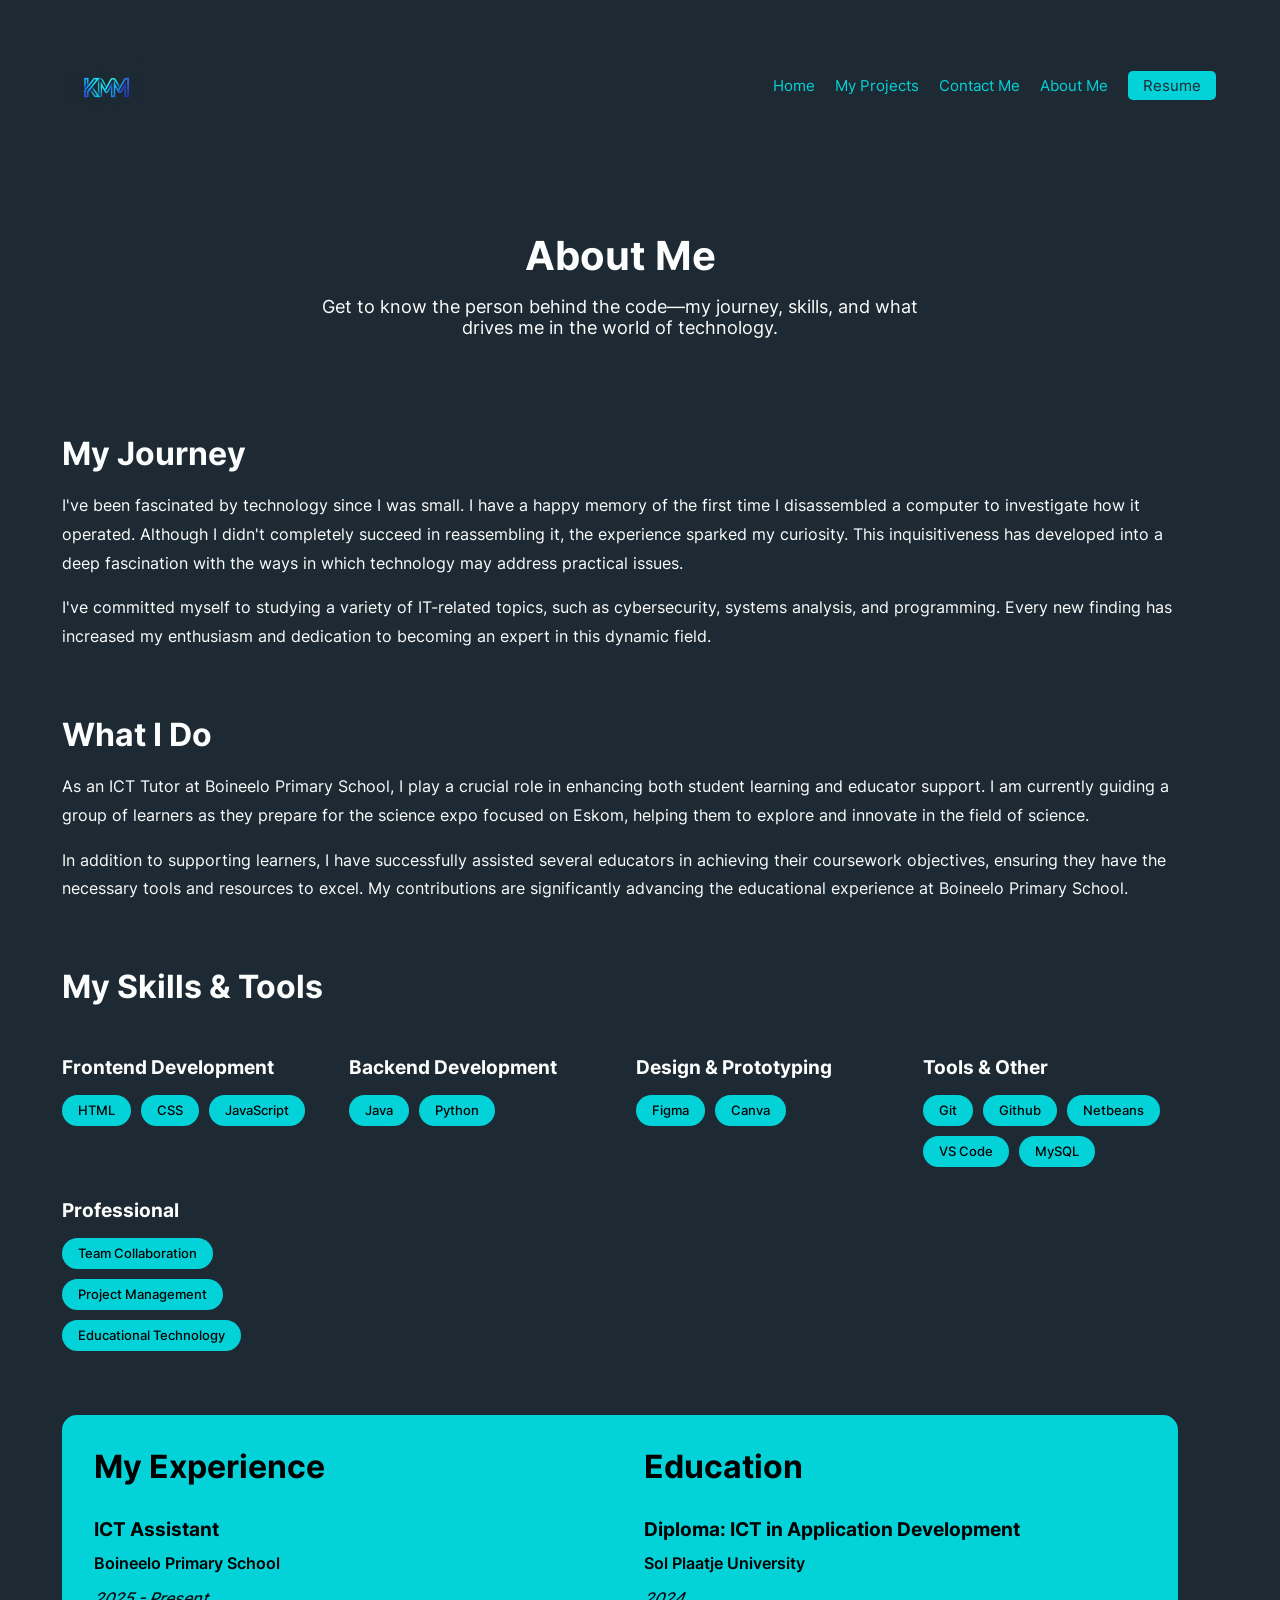
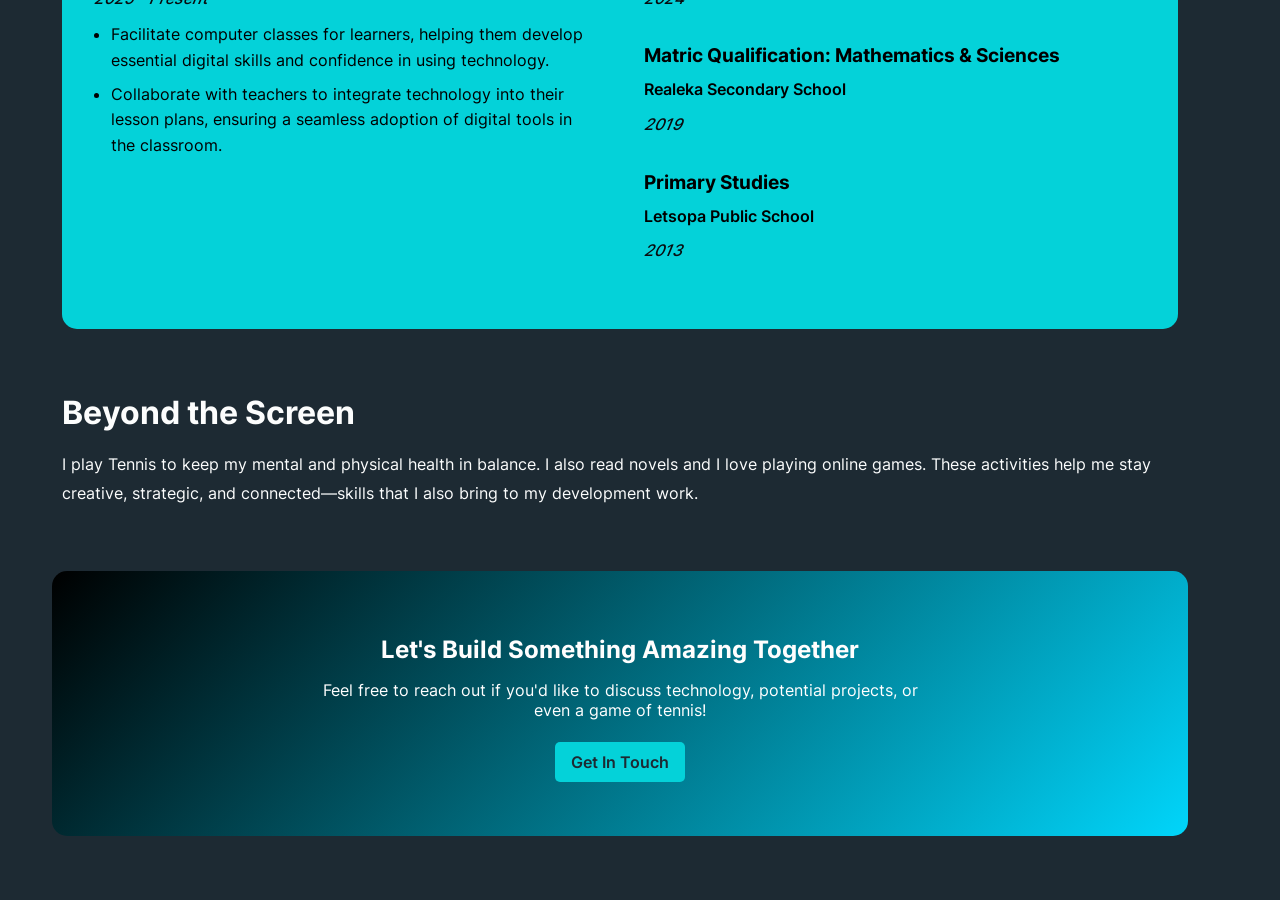
==== aboutMe.html @ e334226f "Just uploaded the whole project" ====
<!DOCTYPE html>
<html lang="en">
<head>
    <meta charset="UTF-8">
    <meta name="viewport" content="width=device-width, initial-scale=1.0">
    <title>About Me</title>
    <link rel="stylesheet" href="index.css" />
</head>
<body>
    
    <div class="container">
            <header>
                <nav class="nav-link">
                    <div class="logo"><img src="./images/KMM Logo.png" alt="KMM"/></div>
                    <ul class="nav-links">
                        <li><a href="index.html">Home</a></li>
                        <li><a href="myProjects.html">My Projects</a></li>
                        <li><a href="contactMe.html">Contact Me</a></li>
                        <li><a href="aboutMe.html">About Me</a></li>
                        <li><a href="MK MAAMOGWA Software Developer CV.pdf" class="resume-btn" download>Resume</a></li>
                    </ul>
                </nav>
            </header>
        </div>
        <main class="about-container">

        <section class="about-hero">
            <h1>About Me</h1>
            <p>Get to know the person behind the code—my journey, skills, and what drives me in the world of technology.</p>
        </section>

        <section class="about-section">
            <h2>My Journey</h2>
            <p>I've been fascinated by technology since I was small. I have a happy memory of the first time I disassembled a computer to investigate how it operated. Although I didn't completely succeed in reassembling it, the experience sparked my curiosity. This inquisitiveness has developed into a deep fascination with the ways in which technology may address practical issues.</p>
            <p>I've committed myself to studying a variety of IT-related topics, such as cybersecurity, systems analysis, and programming. Every new finding has increased my enthusiasm and dedication to becoming an expert in this dynamic field.</p>
        </section>

        <section class="about-section">
            <h2>What I Do</h2>
            <p>As an ICT Tutor at Boineelo Primary School, I play a crucial role in enhancing both student learning and educator support. I am currently guiding a group of learners as they prepare for the science expo focused on Eskom, helping them to explore and innovate in the field of science.</p>
            <p>In addition to supporting learners, I have successfully assisted several educators in achieving their coursework objectives, ensuring they have the necessary tools and resources to excel. My contributions are significantly advancing the educational experience at Boineelo Primary School.</p>
        </section>

        <section class="about-section">
            <h2>My Skills & Tools</h2>
            <div class="skills-container">
                <div class="skill-category">
                    <h3>Frontend Development</h3>
                    <div class="skill-list">
                        <span>HTML</span>
                        <span>CSS</span>
                        <span>JavaScript</span>
                    </div>
                </div>
                <div class="skill-category">
                    <h3>Backend Development</h3>
                    <div class="skill-list">
                        <span>Java</span>
                        <span>Python</span>
                    </div>
                </div>
                <div class="skill-category">
                    <h3>Design & Prototyping</h3>
                    <div class="skill-list">
                        <span>Figma</span>
                        <span>Canva</span>
                    </div>
                </div>
                <div class="skill-category">
                    <h3>Tools & Other</h3>
                    <div class="skill-list">
                        <span>Git</span>
                        <span>Github</span>
                        <span>Netbeans</span>
                        <span>VS Code</span>
                        <span>MySQL</span>
                    </div>
                </div>
                <div class="skill-category">
                    <h3>Professional</h3>
                    <div class="skill-list">
                        <span>Team Collaboration</span>
                        <span>Project Management</span>
                        <span>Educational Technology</span>
                    </div>
                </div>
            </div>
        </section>

        <section class="about-section experience-education">
            <div class="exp-edu-grid">
        
                <div class="exp-edu-column">
                    <h2>My Experience</h2>
                    <div class="timeline-item">
                        <h3>ICT Assistant</h3>
                        <p class="company">Boineelo Primary School</p>
                        <p class="date">2025 - Present</p>
                        <ul>
                            <li>Facilitate computer classes for learners, helping them develop essential digital skills and confidence in using technology.</li>
                            <li>Collaborate with teachers to integrate technology into their lesson plans, ensuring a seamless adoption of digital tools in the classroom.</li>
                        </ul>
                    </div>
                </div>

                <div class="exp-edu-column">
                    <h2>Education</h2>
                    <div class="timeline-item">
                        <h3>Diploma: ICT in Application Development</h3>
                        <p class="company">Sol Plaatje University</p>
                        <p class="date">2024</p>
                    </div>
                    <div class="timeline-item">
                        <h3>Matric Qualification: Mathematics & Sciences</h3>
                        <p class="company">Realeka Secondary School</p>
                        <p class="date">2019</p>
                    </div>
                    <div class="timeline-item">
                        <h3>Primary Studies</h3>
                        <p class="company">Letsopa Public School</p>
                        <p class="date">2013</p>
                    </div>
                </div>
            </div>
        </section>

        <section class="about-section">
            <h2>Beyond the Screen</h2>
            <p>I play Tennis to keep my mental and physical health in balance. I also read novels and I love playing online games. These activities help me stay creative, strategic, and connected—skills that I also bring to my development work.</p>
        </section>

        <section class="about-cta">
            <h2>Let's Build Something Amazing Together</h2>
            <p>Feel free to reach out if you'd like to discuss technology, potential projects, or even a game of tennis!</p>
            <a href="contactMe.html" class="btn-contact">Get In Touch</a>
        </section>
    </main>
</body>
</html>
---- index.css ----
*{
    margin: 0;
    padding: 0;
    box-sizing: border-box;
}

@font-face {
    font-family: "Normal-Inter";
    src: url(./fonts/Inter-VariableFont_slnt\,wght.ttf);
}

body {
    font-family: "Normal-Inter";
    background-color: #1d2a33;
}

.container {
    max-width: 1200px;
    width: 90%;
    margin: 0 auto;
    padding: 60px 0;

}

.logo img {
    width: 85px;
    height: 55px;
    background-color: none;
    margin-bottom: 20px;
}

.nav-link {
    display: flex;
    justify-content: space-between;
}

.nav-links {
    margin-top: 15px;
    list-style-type: none;
    display: flex;
    color: #04d2d9;
    gap: 20px;
}

.nav-links a {
    text-decoration: none;
    color: #04d2d9;
    font-size: 15px;
}

.nav-links a:hover {
    color: #ffffff;
    border: 1px solid #04d2d9;
    padding: 5px 10px;
    border-radius: 5px;
}

.nav-links .resume-btn {
    background-color: #04d2d9;
    color: #1d2a33;
    padding: 5px 15px;
    border-radius: 5px;
    font-size: 15px;
}

.nav-links .resume-btn:hover {
    background-color: #1d2a33;
    color: #04d2d9;
    border: 1px solid #04d2d9;
}

.content-container {
    display: flex;
    justify-content: center;
    padding: 65px 0;
    margin: 8% 0;
    background-color: #04d2d9;
}

.hero {
    text-align: center;
}

.hero h1 {
    color: rgb(6, 7, 8);
    margin-bottom: 10px;
}

.hero p {
    color: rgb(22, 24, 26);
}

.btn-projects {
    border: none;
    margin-top: 25px;
    background-color: #1d2a33;
    color: #04d2d9;
    height: 25%;
    width: 35%;
    border-radius: 6px;
    font-family:'Lucida Sans', 'Lucida Sans Regular', 'Lucida Grande', 'Lucida Sans Unicode', Geneva, Verdana, sans-serif;
    font-size: 13px;
}

.projects {
    display: flex;
    justify-content: center;
}

.featured-projects h1 {
    display: flex;
    justify-content: center;
    color: aliceblue;
}

hr {
    margin-right: 30px;
    margin-left: 30px;
}

.project-card {
    margin: 0px 40px;
    background-color: #04d2d9;
    width: 350px;
    max-height: 460px;
    padding: 8px;
    cursor: pointer;
    transition: transform 0.3s;
    border-radius: 10px;
}

.project-card:hover {
    transform: translateY(-5px);
    box-shadow: rgb(47, 49, 163) 0 8px 6px;
}

.project-image img {
    margin-top: 5px;
    width: 336px;
    max-height: 200px;
    border-radius: 10px;
} 
.project-info {
    margin: 2px 6px;
}

.project-info h1 {
    margin-top: 5px;
}

.project-info h3 {
    margin-top: 5px;
    font-size: 25px;
    font-family:'Times New Roman', Times, serif;
}

.project-info p {
    margin-top: 6px;
    margin-bottom: 15px;
}

.lang {
    background-color: #1d2a33;
    border-radius: 15px;
    padding: 5px;
    color: aliceblue;
    font-size: 12px;
}

.urls {
    display: flex;
    margin-top: 10px;
    border: none;
    gap: 35px;
    color: #f4f7f8;
}

.urls a {
    text-decoration: none;
    color: #1d2a33;
    margin-left: 25px;
    margin-top: 10px;
    font-weight: 600;
}

.urls a:hover {
    color: #fdffff;
    border: 1px solid #0c0f0f;
    padding: 5px 10px;
    border-radius: 5px;
}

.modal {
    display: none; 
    position: fixed;
    z-index: 1000; 
    left: 0;
    top: 0;
    width: 100%;
    height: 100%;
    overflow: auto;
    background-color: rgba(0, 0, 0, 0.5); 
    opacity: 0;
    transition: opacity 0.3s ease;
}

.modal-content {
    background-color: #04d2d9;
    margin: 5% auto; 
    padding: 32px;
    border-radius: 10px;
    box-shadow: 0 5px 25px rgba(0, 0, 0, 0.2);
    width: 90%;
    max-width: 700px;
    max-height: 80vh;
    overflow-y: auto;
    position: relative;
    transform: translateY(-50px);
    transition: transform 0.3s ease;
}

.modal.show {
    display: block;
    opacity: 1;
}

.modal.show .modal-content {
    transform: translateY(0);
}

.close-modal {
    color: #cf6060;
    font-size: 28px;
    font-weight: bold;
    position: absolute;
    top: 15px;
    right: 25px;
    cursor: pointer;
    transition: color 0.2s ease;
}

.close-modal:hover,
.close-modal:focus {
    color: #fffdfd;
    text-decoration: none;
}

.modal-content h2 {
    color: #fcfdfd;
    margin-bottom: 8px;
}

.modal-content h3 {
    color: #fcfdfd;
    font-style: italic;
    margin-bottom: 19px;
    font-weight: 500;
}

.modal-content h4 {
    color: #fcfdfd;
    margin-top: 19px;
    margin-bottom: 8px;
}

.modal-content ul {
    padding-left: 19px;
}

.modal-content li {
    margin-bottom: 8px;
}

.footer {
    background-color: #04d2d9;
    margin-top: 40px;
    padding: 40px 0;
    color: #1d2a33;
    text-align: center;
    font-weight: 600;
}

.content-container2 {
    display: flex;
    justify-content: center;
    margin: 0 55px;
    
}

.hero2 {
    text-align: center;
}

.hero2 h1 {
    color: rgb(252, 252, 253);
    margin-bottom: 10px;
}

.hero2 p {
    color: rgb(252, 252, 253);
    max-width: 700px;
    margin: 0 auto;
}

.contact-container {
    max-width: 1200px;
    margin: 0 60px;
    padding: 0 32px;
}

.contact-hero {
    text-align: center;
    margin-bottom: 64px;
    padding: 32px 0;
}

.contact-main {
    max-width: 1200px;
    width: 90%;
    margin: 55px;
    padding: 60px 0;
}

.contact-grid {
    display: grid;
    grid-template-columns: 1fr 1fr;
    gap: 64px;
    margin: 0 auto;
    margin-bottom: 64px;
}
.contact-form-container h2,
.contact-info h2 {
    color: #fcfdfd;
    margin-bottom: 24px;
    font-size: 32px;
}

.form-group {
    margin-bottom: 24px;
}
.form-group label {
    display: block;
    margin-bottom: 8px;
    font-weight: 600;
    color: #fcfdfd;
}
.form-group input,
.form-group textarea {
    width: 100%;
    padding: 8px;
    border: 2px solid #04d2d9;
    border-radius: 5px;
    font-family: 'Open Sans', sans-serif;
    font-size: 16px;
}
.form-group input:focus,
.form-group textarea:focus {
    outline: none;
}
.btn-send {
    width: 100%;
    text-align: center;
    cursor: pointer;
    border: none;
    font-size: 16px;
    background-color: #04d2d9;
    color: #1d2a33;
    border-radius: 5px;
    padding: 8px 26px;
}

.btn-send:hover {
    background-color: #1d2a33;
    color: #04d2d9;
    border: 1px solid #04d2d9;
}

.contact-info p {
    margin-bottom: 32px;
    color: #fcfdfd;
}
.contact-detail {
    margin-bottom: 26px;
}
.contact-detail h3 {
    color: #fcfdfd;
    margin-bottom: 8px;
    display: flex;
    align-items: center;
    gap: 8px;
}
.contact-detail a {
    color: #fcfdfd;
    text-decoration: none;
    font-weight: 500;
}
.contact-detail a:hover {
    text-decoration: underline;
}

.social-links {
    margin-top: 34px;
}
.social-links h3 {
    color: #fcfdfd;
    margin-bottom: 16px;
}
.social-link {
    display: inline-block;
    background-color: #01d5fa;
    color: #1d2a33;
    padding: 8px 26px;
    border-radius: 5px;
    text-decoration: none;
    margin-right: 12px;
    margin-bottom: 12px;
    transition: background-color 0.3s ease;
}
.social-link:hover {
    background-color: #1d2a33;
    color: #04d2d9;
    border: 1px solid #04d2d9;
}

.about-container {
    max-width: 1200px;
    margin: 0 20px;
    padding: 0 32px;
}

.about-hero {
    text-align: center;
    margin-bottom: 64px;
    padding: 32px 0;
    
}
.about-hero h1 {
    font-size: 40px;
    color: #fcfdfd;
    margin-bottom: 16px;
}
.about-hero p {
    font-size: 18px;
    color: #fcfdfd;
    max-width: 600px;
    margin: 0 auto;
}

.about-section {
    margin: 0 10px;
    margin-bottom: 64px;
}
.about-section h2 {
    color: #fcfdfd;
    font-size: 32px;
    margin-bottom: 18px;
    position: relative;
    display: inline-block;
}

.about-section p {
    margin-bottom: 16px;
    line-height: 1.8;
    color: #fcfdfd;
}

.skills-container {
    display: grid;
    grid-template-columns: repeat(auto-fit, minmax(250px, 1fr));
    gap: 32px;
    margin-top: 32px;
}
.skill-category h3 {
    color: #fcfdfd;
    margin-bottom: 16px;
    font-size: 19px;
}
.skill-list {
    display: flex;
    flex-wrap: wrap;
    gap: 10px;
}
.skill-list span {
    background: #04d2d9;
    color: rgb(3, 2, 2);
    padding: 8px 16px;
    border-radius: 20px;
    font-size: 12.5px;
    font-weight: 500;
}

.experience-education {
    background: #04d2d9;
    padding: 32px;
    border-radius: 15px;
}
.exp-edu-grid {
    display: grid;
    grid-template-columns: 1fr 1fr;
    gap: 48px;
}
.exp-edu-column h2 {
    margin-bottom: 32px;
    color: #000000;
}
.timeline-item {
    margin-bottom: 32px;
}
.timeline-item h3 {
    color: #000000;
    margin-bottom: 8px;
}
.timeline-item .company {
    color: #000000;
    font-weight: 600;
    margin-bottom: 5.6px;
}
.timeline-item .date {
    color: #090c0f; 
    font-weight: 500;
    font-style: italic;
    margin-bottom: 10px;
}
.timeline-item ul {
    padding-left: 16.8px;
}
.timeline-item li {
    margin-bottom: 8px;
    line-height: 1.6;
}

.about-cta {
    text-align: center;
    padding: 64px 32px;
    background: linear-gradient(135deg, #000000 0%, #01d5fa 100%);
    color: rgb(255, 255, 255);
    border-radius: 15px;
    margin: 64px 0;
}
.about-cta h2 {
    color: rgb(255, 254, 254);
    margin-bottom: 16px;
}

.about-cta p {
    margin-bottom: 32px;
    max-width: 600px;
    margin-left: auto;
    margin-right: auto;
}
.btn-contact {
    background: #04d2d9;
    color: #1d2a33;
    font-weight: 600;
    text-decoration: none;
    padding: 10px 16px;
    border-radius: 5px;
}
.btn-contact:hover {
    background-color: #1d2a33;
    color: #04d2d9;
    border: 1px solid #04d2d9;
}

.projects-page-container {
    max-width: 1200px;
    margin: 32px auto;
    padding: 0 32px;
}

.page-hero {
    text-align: center;
    margin-bottom: 64px;
    padding: 32px 0;
}
.page-hero h1 {
    font-size: 32px;
    color: #fcfdfd;
    margin-bottom: 16px;
    display:flex;
    justify-content: center;
}
.page-hero p {
    font-size: 16px;
    color: #fcfdfd;
    max-width: 1200px;
    margin: 0 20px;
}

.project-detail {
    margin: 0 30px;
    margin-bottom: 96px;
    padding-bottom: 64px;
    border-bottom: 2px solid #e5e7eb;
}
.project-detail:last-child {
    border-bottom: none;
}

.project-header {
    margin-bottom: 34px;
}
.project-header h2 {
    font-size: 34px;
    color: #fcfdfd;
    margin-bottom: 8px;
}
.project-tagline {
    font-size: 18px;
    color: #fcfdfd;
    font-style: italic;
    margin-bottom: 0;
}

.project-overview {
    display: grid;
    grid-template-columns: 2fr 1fr;
    gap: 48px;
    margin-bottom: 48px;
    align-items: start;
}
.project-image-large {
    border-radius: 10px;
    overflow: hidden;
    box-shadow: 0 5px 15px rgba(0, 0, 0, 0.1);
}
.project-image-large img {
    width: 100%;
    height: auto;
    display: block;
    transition: transform 0.3s ease;
}
.project-image-large:hover img {
    transform: scale(1.02);
}

.project-meta {
    display: flex;
    flex-direction: column;
    gap: 32px;
}

.project-links-vertical {
    display: flex;
    flex-direction: column;
    gap: 16px;
}
.project-link-large {
    display: block;
    padding: 16px 18px;
    text-align: center;
    text-decoration: none;
    border-radius: 5px;
    font-weight: 600;
    transition: all 0.3s ease;
}
.project-link-large:nth-child(1) {
    background: #04d2d9;
    color: rgb(0, 0, 0);
}
.project-link-large:nth-child(2) {
    background: transparent;
    color: #fcfdfd;
    border: 2px solid #fcfdfd;
}
.project-link-large:hover {
    opacity: 0.9;
    transform: translateY(-2px);
}

.tech-stack h3 {
    color: #fcfdfd;
    margin-bottom: 16px;
    font-size: 18px;
}
.tech-list {
    display: flex;
    flex-wrap: wrap;
    gap: 10px;
}
.tech-list span {
    background: #04d2d9;
    color: #0c0f0f;
    padding: 8px 16px;
    border-radius: 20px;
    font-size: 13px;
    font-weight: 500;
}

.project-content {
    display: grid;
    gap: 32px;
}
.project-section h3 {
    color: #fcfdfd;
    margin-bottom: 16px;
    font-size: 18px;
}
.project-section p {
    line-height: 1.8;
    margin-bottom: 16px;
    color: #fcfdfd;
}
.project-section ul {
    padding-left: 18px;
}
.project-section li {
    margin-bottom: 11px;
    line-height: 1.6;
    color: #fcfdfd;
}

@media (max-width: 760px) {
    .contact-grid {
        grid-template-columns: 1fr;
        gap: 48px;
    }

    .container {
        padding: 30px 0;
    }
    .projects {
        flex-direction: column;
        align-items: center;
        gap: 40px;
    }

    .content-container {
        display: flex;
        justify-content: center;
        max-width: 100%;
    }

    .hero {
        text-align: center;
        max-width: 100%;
    }

    .about-hero h1 {
        font-size: 32px;
    }
    .exp-edu-grid {
        grid-template-columns: 1fr;
        gap: 32px;
    }
    .skills-container {
        grid-template-columns: 1fr;
    }

    .project-overview {
        grid-template-columns: 1fr;
        gap: 32px;
    }
    
    .project-header h2 {
        font-size: 32px;
    }
    
    .project-meta {
        order: -1;
    }
}
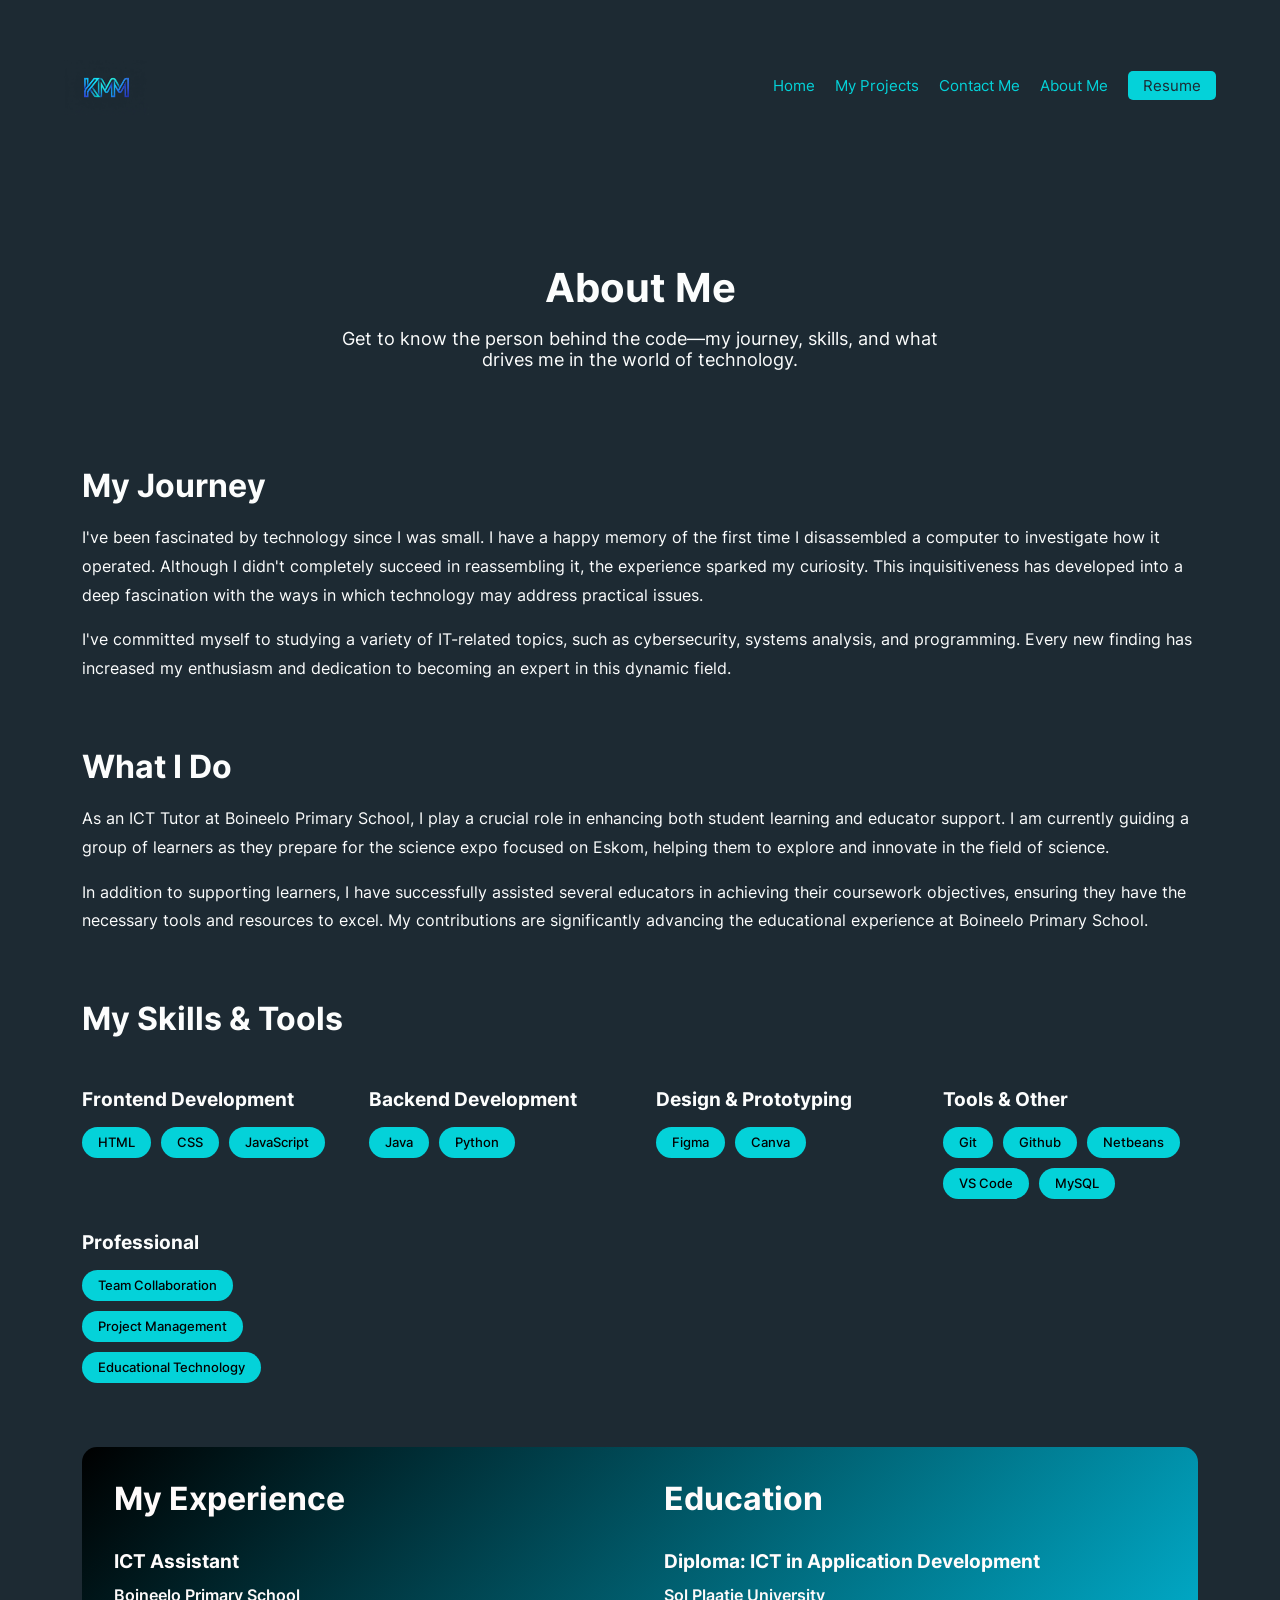
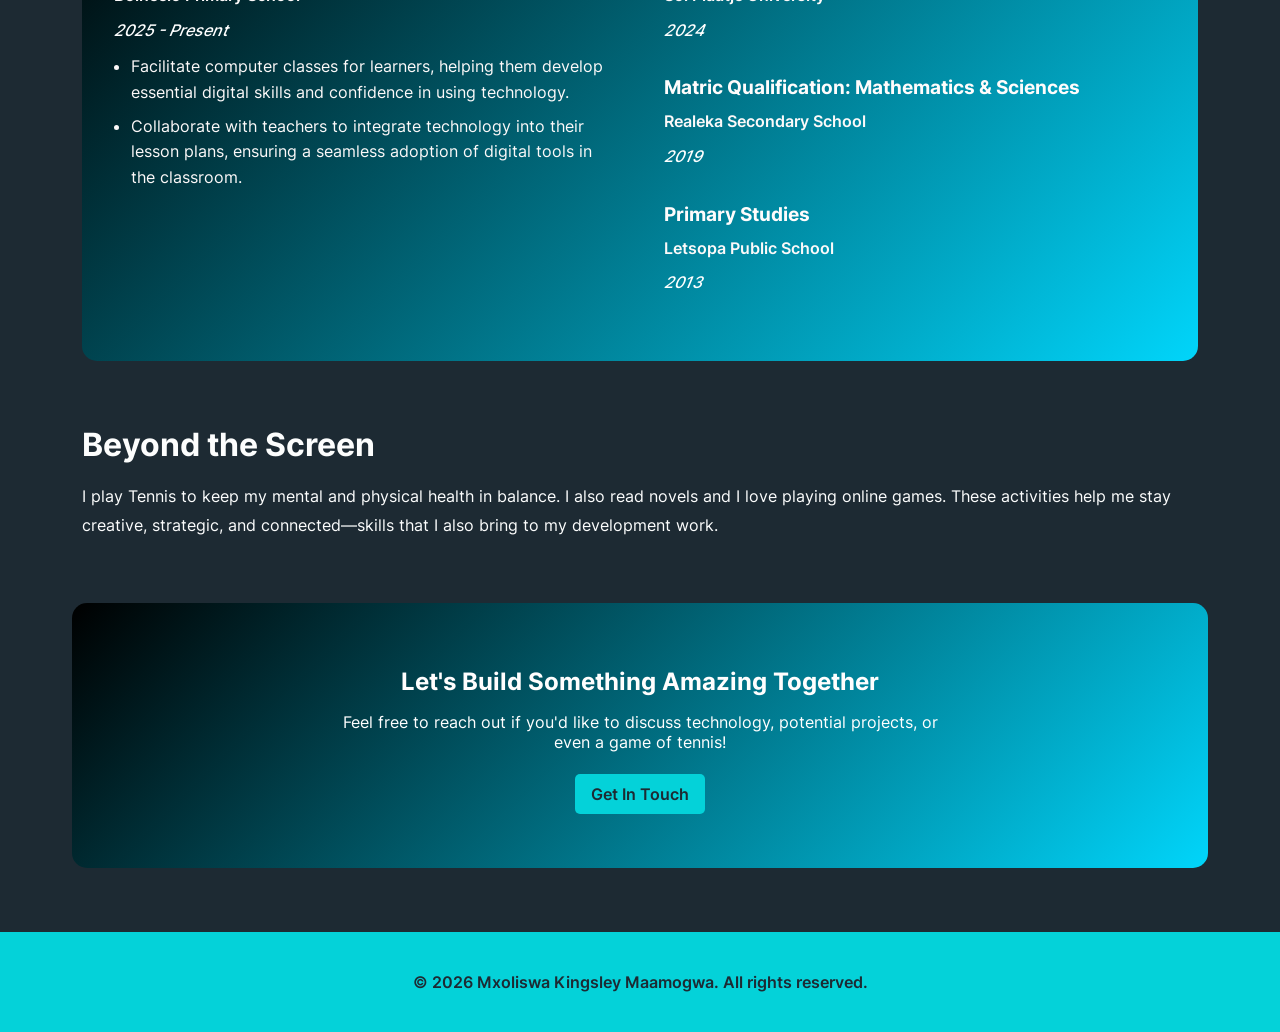
==== commit 56459b7f: "The completed Profile" ====
--- a/aboutMe.html
+++ b/aboutMe.html
@@ -24,116 +24,123 @@
         </div>
         <main class="about-container">
 
-        <section class="about-hero">
-            <h1>About Me</h1>
-            <p>Get to know the person behind the code—my journey, skills, and what drives me in the world of technology.</p>
-        </section>
+            <section class="about-hero">
+                <h1>About Me</h1>
+                <p>Get to know the person behind the code—my journey, skills, and what drives me in the world of technology.</p>
+            </section>
 
-        <section class="about-section">
-            <h2>My Journey</h2>
-            <p>I've been fascinated by technology since I was small. I have a happy memory of the first time I disassembled a computer to investigate how it operated. Although I didn't completely succeed in reassembling it, the experience sparked my curiosity. This inquisitiveness has developed into a deep fascination with the ways in which technology may address practical issues.</p>
-            <p>I've committed myself to studying a variety of IT-related topics, such as cybersecurity, systems analysis, and programming. Every new finding has increased my enthusiasm and dedication to becoming an expert in this dynamic field.</p>
-        </section>
+            <section class="about-section">
+                <h2>My Journey</h2>
+                <p>I've been fascinated by technology since I was small. I have a happy memory of the first time I disassembled a computer to investigate how it operated. Although I didn't completely succeed in reassembling it, the experience sparked my curiosity. This inquisitiveness has developed into a deep fascination with the ways in which technology may address practical issues.</p>
+                <p>I've committed myself to studying a variety of IT-related topics, such as cybersecurity, systems analysis, and programming. Every new finding has increased my enthusiasm and dedication to becoming an expert in this dynamic field.</p>
+            </section>
 
-        <section class="about-section">
-            <h2>What I Do</h2>
-            <p>As an ICT Tutor at Boineelo Primary School, I play a crucial role in enhancing both student learning and educator support. I am currently guiding a group of learners as they prepare for the science expo focused on Eskom, helping them to explore and innovate in the field of science.</p>
-            <p>In addition to supporting learners, I have successfully assisted several educators in achieving their coursework objectives, ensuring they have the necessary tools and resources to excel. My contributions are significantly advancing the educational experience at Boineelo Primary School.</p>
-        </section>
+            <section class="about-section">
+                <h2>What I Do</h2>
+                <p>As an ICT Tutor at Boineelo Primary School, I play a crucial role in enhancing both student learning and educator support. I am currently guiding a group of learners as they prepare for the science expo focused on Eskom, helping them to explore and innovate in the field of science.</p>
+                <p>In addition to supporting learners, I have successfully assisted several educators in achieving their coursework objectives, ensuring they have the necessary tools and resources to excel. My contributions are significantly advancing the educational experience at Boineelo Primary School.</p>
+            </section>
 
-        <section class="about-section">
-            <h2>My Skills & Tools</h2>
-            <div class="skills-container">
-                <div class="skill-category">
-                    <h3>Frontend Development</h3>
-                    <div class="skill-list">
-                        <span>HTML</span>
-                        <span>CSS</span>
-                        <span>JavaScript</span>
+            <section class="about-section">
+                <h2>My Skills & Tools</h2>
+                <div class="skills-container">
+                    <div class="skill-category">
+                        <h3>Frontend Development</h3>
+                        <div class="skill-list">
+                            <span>HTML</span>
+                            <span>CSS</span>
+                            <span>JavaScript</span>
+                        </div>
+                    </div>
+                    <div class="skill-category">
+                        <h3>Backend Development</h3>
+                        <div class="skill-list">
+                            <span>Java</span>
+                            <span>Python</span>
+                        </div>
+                    </div>
+                    <div class="skill-category">
+                        <h3>Design & Prototyping</h3>
+                        <div class="skill-list">
+                            <span>Figma</span>
+                            <span>Canva</span>
+                        </div>
+                    </div>
+                    <div class="skill-category">
+                        <h3>Tools & Other</h3>
+                        <div class="skill-list">
+                            <span>Git</span>
+                            <span>Github</span>
+                            <span>Netbeans</span>
+                            <span>VS Code</span>
+                            <span>MySQL</span>
+                        </div>
+                    </div>
+                    <div class="skill-category">
+                        <h3>Professional</h3>
+                        <div class="skill-list">
+                            <span>Team Collaboration</span>
+                            <span>Project Management</span>
+                            <span>Educational Technology</span>
+                        </div>
                     </div>
                 </div>
-                <div class="skill-category">
-                    <h3>Backend Development</h3>
-                    <div class="skill-list">
-                        <span>Java</span>
-                        <span>Python</span>
+            </section>
+
+            <section class="about-section experience-education">
+                <div class="exp-edu-grid">
+            
+                    <div class="exp-edu-column">
+                        <h2>My Experience</h2>
+                        <div class="timeline-item">
+                            <h3>ICT Assistant</h3>
+                            <p class="company">Boineelo Primary School</p>
+                            <p class="date">2025 - Present</p>
+                            <ul>
+                                <li>Facilitate computer classes for learners, helping them develop essential digital skills and confidence in using technology.</li>
+                                <li>Collaborate with teachers to integrate technology into their lesson plans, ensuring a seamless adoption of digital tools in the classroom.</li>
+                            </ul>
+                        </div>
+                    </div>
+
+                    <div class="exp-edu-column">
+                        <h2>Education</h2>
+                        <div class="timeline-item">
+                            <h3>Diploma: ICT in Application Development</h3>
+                            <p class="company">Sol Plaatje University</p>
+                            <p class="date">2024</p>
+                        </div>
+                        <div class="timeline-item">
+                            <h3>Matric Qualification: Mathematics & Sciences</h3>
+                            <p class="company">Realeka Secondary School</p>
+                            <p class="date">2019</p>
+                        </div>
+                        <div class="timeline-item">
+                            <h3>Primary Studies</h3>
+                            <p class="company">Letsopa Public School</p>
+                            <p class="date">2013</p>
+                        </div>
                     </div>
                 </div>
-                <div class="skill-category">
-                    <h3>Design & Prototyping</h3>
-                    <div class="skill-list">
-                        <span>Figma</span>
-                        <span>Canva</span>
-                    </div>
-                </div>
-                <div class="skill-category">
-                    <h3>Tools & Other</h3>
-                    <div class="skill-list">
-                        <span>Git</span>
-                        <span>Github</span>
-                        <span>Netbeans</span>
-                        <span>VS Code</span>
-                        <span>MySQL</span>
-                    </div>
-                </div>
-                <div class="skill-category">
-                    <h3>Professional</h3>
-                    <div class="skill-list">
-                        <span>Team Collaboration</span>
-                        <span>Project Management</span>
-                        <span>Educational Technology</span>
-                    </div>
-                </div>
-            </div>
-        </section>
+            </section>
 
-        <section class="about-section experience-education">
-            <div class="exp-edu-grid">
-        
-                <div class="exp-edu-column">
-                    <h2>My Experience</h2>
-                    <div class="timeline-item">
-                        <h3>ICT Assistant</h3>
-                        <p class="company">Boineelo Primary School</p>
-                        <p class="date">2025 - Present</p>
-                        <ul>
-                            <li>Facilitate computer classes for learners, helping them develop essential digital skills and confidence in using technology.</li>
-                            <li>Collaborate with teachers to integrate technology into their lesson plans, ensuring a seamless adoption of digital tools in the classroom.</li>
-                        </ul>
-                    </div>
-                </div>
+            <section class="about-section">
+                <h2>Beyond the Screen</h2>
+                <p>I play Tennis to keep my mental and physical health in balance. I also read novels and I love playing online games. These activities help me stay creative, strategic, and connected—skills that I also bring to my development work.</p>
+            </section>
 
-                <div class="exp-edu-column">
-                    <h2>Education</h2>
-                    <div class="timeline-item">
-                        <h3>Diploma: ICT in Application Development</h3>
-                        <p class="company">Sol Plaatje University</p>
-                        <p class="date">2024</p>
-                    </div>
-                    <div class="timeline-item">
-                        <h3>Matric Qualification: Mathematics & Sciences</h3>
-                        <p class="company">Realeka Secondary School</p>
-                        <p class="date">2019</p>
-                    </div>
-                    <div class="timeline-item">
-                        <h3>Primary Studies</h3>
-                        <p class="company">Letsopa Public School</p>
-                        <p class="date">2013</p>
-                    </div>
-                </div>
-            </div>
-        </section>
+            <section class="about-cta">
+                <h2>Let's Build Something Amazing Together</h2>
+                <p>Feel free to reach out if you'd like to discuss technology, potential projects, or even a game of tennis!</p>
+                <a href="contactMe.html" class="btn-contact">Get In Touch</a>
+            </section>
+        </main>
 
-        <section class="about-section">
-            <h2>Beyond the Screen</h2>
-            <p>I play Tennis to keep my mental and physical health in balance. I also read novels and I love playing online games. These activities help me stay creative, strategic, and connected—skills that I also bring to my development work.</p>
-        </section>
+        <div class="footer-container">
+            <footer class="footer">
+                <p>&copy; 2026 Mxoliswa Kingsley Maamogwa. All rights reserved.</p>
+            </footer>
+        </div>
 
-        <section class="about-cta">
-            <h2>Let's Build Something Amazing Together</h2>
-            <p>Feel free to reach out if you'd like to discuss technology, potential projects, or even a game of tennis!</p>
-            <a href="contactMe.html" class="btn-contact">Get In Touch</a>
-        </section>
-    </main>
 </body>
 </html>
--- a/index.css
+++ b/index.css
@@ -90,16 +90,23 @@
     color: rgb(22, 24, 26);
 }
 
-.btn-projects {
-    border: none;
-    margin-top: 25px;
+.btn-view-projects {
+    display: inline-block;
     background-color: #1d2a33;
-    color: #04d2d9;
-    height: 25%;
-    width: 35%;
-    border-radius: 6px;
-    font-family:'Lucida Sans', 'Lucida Sans Regular', 'Lucida Grande', 'Lucida Sans Unicode', Geneva, Verdana, sans-serif;
-    font-size: 13px;
+    color: rgb(248, 247, 247);
+    padding: 1rem 2.5rem;
+    border-radius: 5px;
+    text-decoration: none;
+    margin-top: 15px;
+    font-weight: 600;
+    transition: background-color 0.3s ease;
+}
+
+.btn-view-projects:hover {
+    background-color: #04d2d9;
+    color: #060707;
+    border: 1px solid #030303;
+
 }
 
 .projects {
@@ -131,7 +138,7 @@
 
 .project-card:hover {
     transform: translateY(-5px);
-    box-shadow: rgb(47, 49, 163) 0 8px 6px;
+    box-shadow: rgb(89, 124, 126) 0 8px 6px;
 }
 
 .project-image img {
@@ -246,19 +253,19 @@
 }
 
 .modal-content h2 {
-    color: #fcfdfd;
+    color: #000000;
     margin-bottom: 8px;
 }
 
 .modal-content h3 {
-    color: #fcfdfd;
+    color: #000000;
     font-style: italic;
     margin-bottom: 19px;
     font-weight: 500;
 }
 
 .modal-content h4 {
-    color: #fcfdfd;
+    color: #000000;
     margin-top: 19px;
     margin-bottom: 8px;
 }
@@ -304,7 +311,7 @@
 
 .contact-container {
     max-width: 1200px;
-    margin: 0 60px;
+    margin: 0 260px;
     padding: 0 32px;
 }
 
@@ -316,12 +323,12 @@
 
 .contact-main {
     max-width: 1200px;
-    width: 90%;
-    margin: 55px;
-    padding: 60px 0;
+    margin: 32px auto;
+    padding: 0 32px;
 }
 
 .contact-grid {
+    justify-content: center;
     display: grid;
     grid-template-columns: 1fr 1fr;
     gap: 64px;
@@ -407,7 +414,7 @@
 }
 .social-link {
     display: inline-block;
-    background-color: #01d5fa;
+    background-color: #04d2d9;
     color: #1d2a33;
     padding: 8px 26px;
     border-radius: 5px;
@@ -424,7 +431,7 @@
 
 .about-container {
     max-width: 1200px;
-    margin: 0 20px;
+    margin: 32px auto;
     padding: 0 32px;
 }
 
@@ -449,6 +456,7 @@
 .about-section {
     margin: 0 10px;
     margin-bottom: 64px;
+
 }
 .about-section h2 {
     color: #fcfdfd;
@@ -490,9 +498,10 @@
 }
 
 .experience-education {
-    background: #04d2d9;
+    background: linear-gradient(135deg, #000000 0%, #01d5fa 100%);
     padding: 32px;
     border-radius: 15px;
+    
 }
 .exp-edu-grid {
     display: grid;
@@ -501,22 +510,22 @@
 }
 .exp-edu-column h2 {
     margin-bottom: 32px;
-    color: #000000;
+    color: #fffbfb;
 }
 .timeline-item {
     margin-bottom: 32px;
 }
 .timeline-item h3 {
-    color: #000000;
+    color: #fffcfc;
     margin-bottom: 8px;
 }
 .timeline-item .company {
-    color: #000000;
+    color: #fcf9f9;
     font-weight: 600;
     margin-bottom: 5.6px;
 }
 .timeline-item .date {
-    color: #090c0f; 
+    color: #feffff; 
     font-weight: 500;
     font-style: italic;
     margin-bottom: 10px;
@@ -527,6 +536,7 @@
 .timeline-item li {
     margin-bottom: 8px;
     line-height: 1.6;
+    color: #fcf9f9;
 }
 
 .about-cta {
@@ -680,7 +690,7 @@
 }
 .tech-list span {
     background: #04d2d9;
-    color: #0c0f0f;
+    color: #fbfcfc;
     padding: 8px 16px;
     border-radius: 20px;
     font-size: 13px;
@@ -710,7 +720,7 @@
     color: #fcfdfd;
 }
 
-@media (max-width: 760px) {
+@media screen and (max-width: 768px) {
     .contact-grid {
         grid-template-columns: 1fr;
         gap: 48px;
@@ -760,3 +770,105 @@
         order: -1;
     }
 }
+
+@media screen and (max-width: 425px) {
+    .contact-grid {
+        grid-template-columns: 1fr;
+        gap: 48px;
+    }
+
+    .container {
+        padding: 30px 0;
+    }
+    .projects {
+        flex-direction: column;
+        align-items: center;
+        gap: 40px;
+    }
+
+    .content-container {
+        display: flex;
+        justify-content: center;
+        max-width: 100%;
+    }
+
+    .hero {
+        text-align: center;
+        max-width: 100%;
+    }
+
+    .about-hero h1 {
+        font-size: 32px;
+    }
+    .exp-edu-grid {
+        grid-template-columns: 1fr;
+        gap: 32px;
+    }
+    .skills-container {
+        grid-template-columns: 1fr;
+    }
+
+    .project-overview {
+        grid-template-columns: 1fr;
+        gap: 32px;
+    }
+    
+    .project-header h2 {
+        font-size: 32px;
+    }
+    
+    .project-meta {
+        order: -1;
+    }
+}
+
+@media screen and (max-width: 360px) {
+    .contact-grid {
+        grid-template-columns: 1fr;
+        gap: 48px;
+    }
+
+    .container {
+        padding: 30px 0;
+    }
+    .projects {
+        flex-direction: column;
+        align-items: center;
+        gap: 40px;
+    }
+
+    .content-container {
+        display: flex;
+        justify-content: center;
+        max-width: 100%;
+    }
+
+    .hero {
+        text-align: center;
+        max-width: 100%;
+    }
+
+    .about-hero h1 {
+        font-size: 32px;
+    }
+    .exp-edu-grid {
+        grid-template-columns: 1fr;
+        gap: 32px;
+    }
+    .skills-container {
+        grid-template-columns: 1fr;
+    }
+
+    .project-overview {
+        grid-template-columns: 1fr;
+        gap: 32px;
+    }
+    
+    .project-header h2 {
+        font-size: 32px;
+    }
+    
+    .project-meta {
+        order: -1;
+    }
+}
